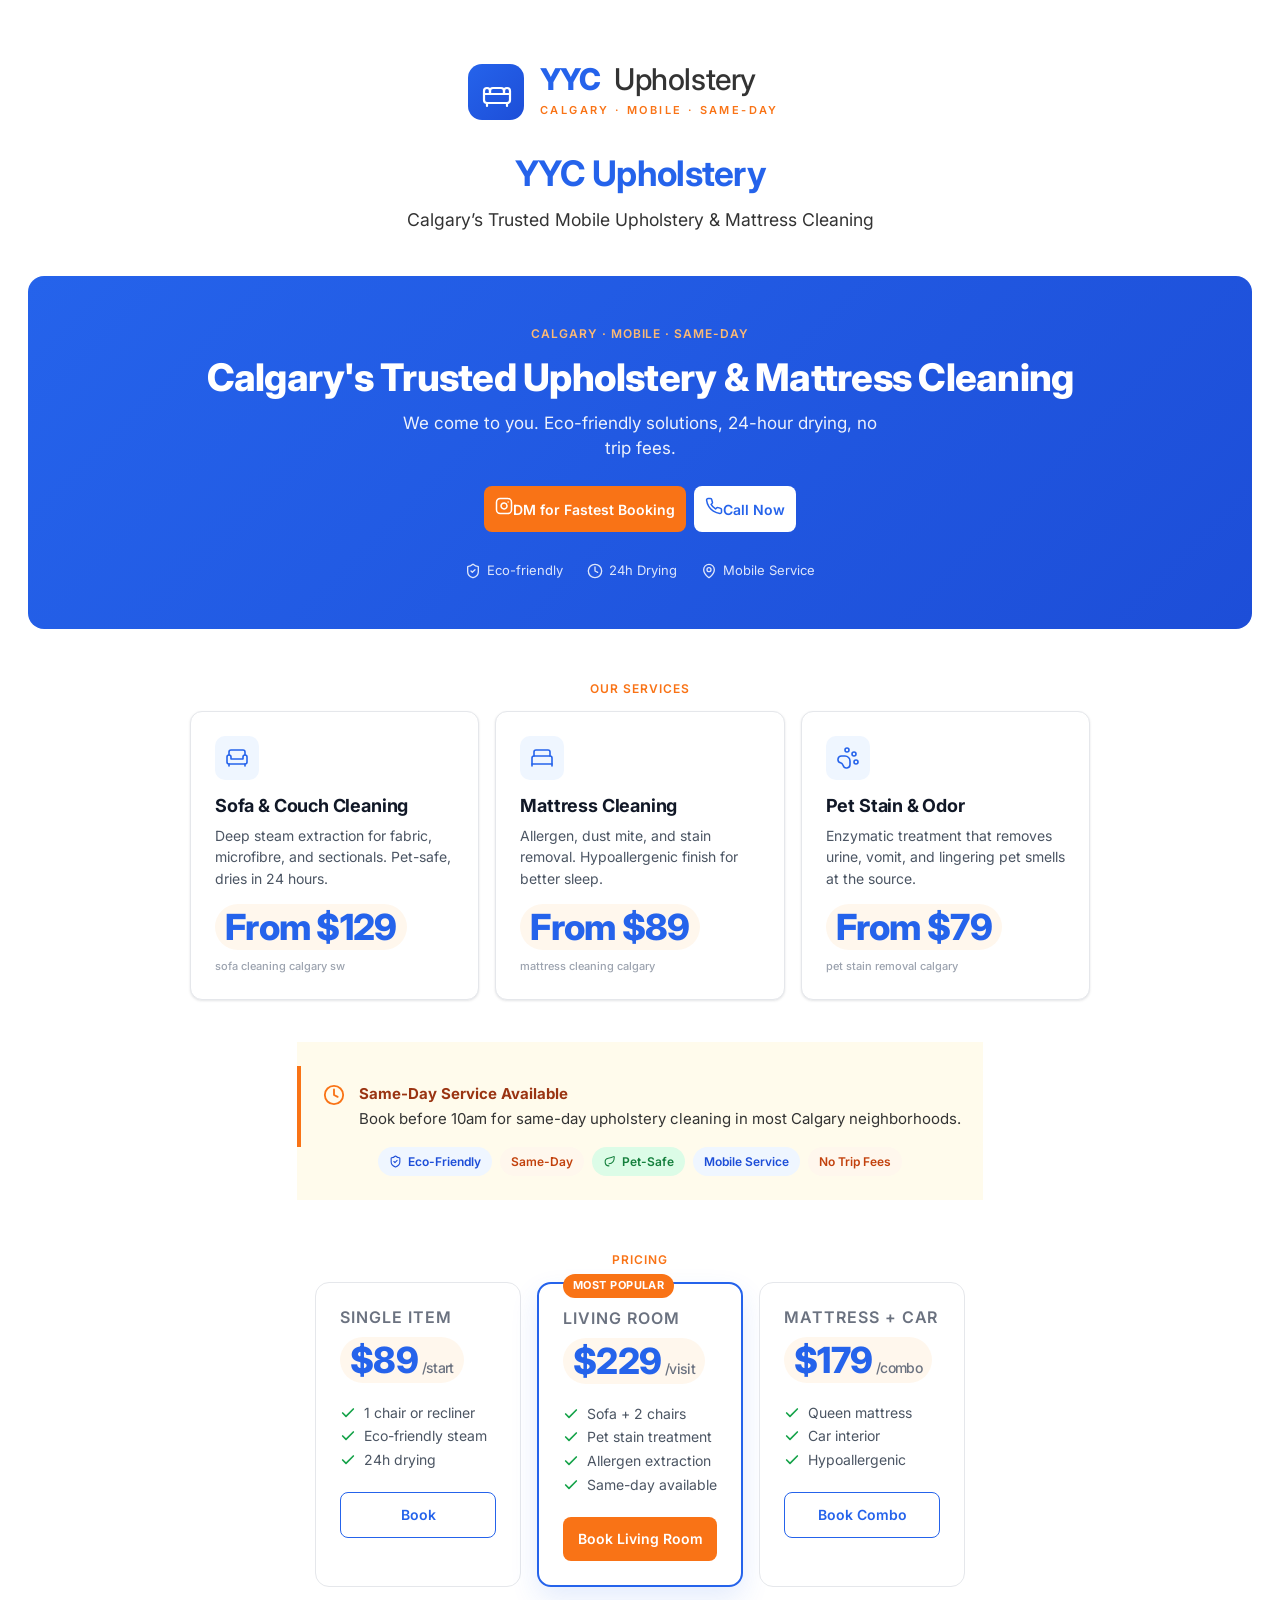
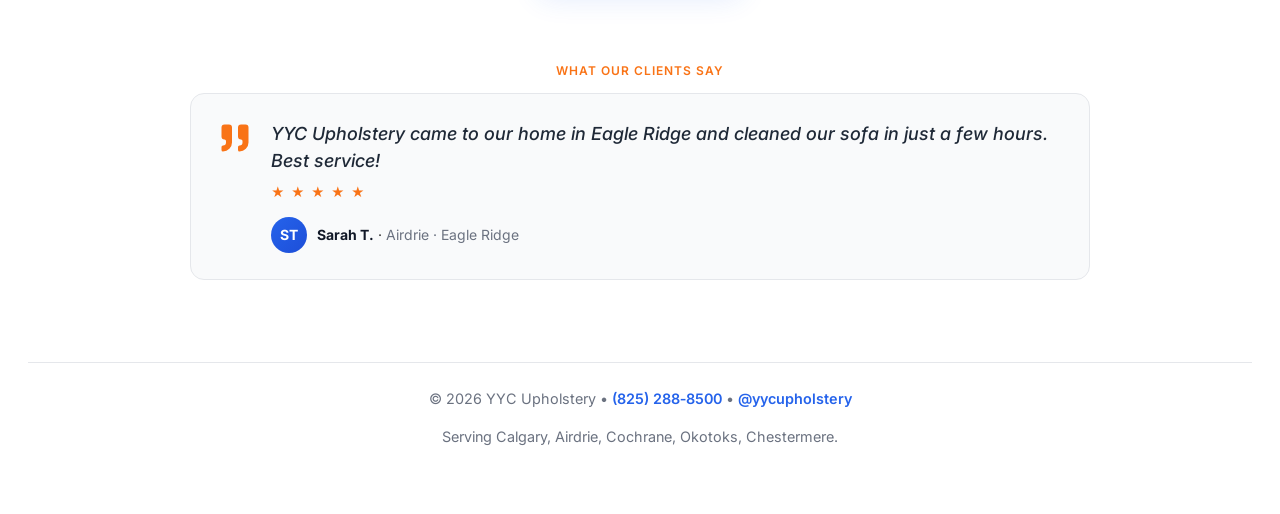
==== index.html @ 50d93778 "Add modern design using design system" ====
<!doctype html>
<html lang="en">
<head>
  <meta charset="UTF-8">
  <meta name="viewport" content="width=device-width, initial-scale=1.0">
  <title>YYC Upholstery – Mobile Upholstery & Mattress Cleaning</title>
  <meta name="description" content="Professional mobile upholstery, mattress, leather & pet‑stain cleaning in Calgary and surrounding areas. Same‑day service, eco‑friendly solutions, no trip fees.">
  <link rel="preconnect" href="https://fonts.googleapis.com">
  <link href="https://fonts.googleapis.com/css2?family=Inter:wght@400;500;600;700;800&display=swap" rel="stylesheet">
  <style>
/* =====================================================
   YYC Upholstery — Design Tokens
   Colors, type, spacing, radii, shadows.
   Import this in any HTML/JSX surface to inherit the brand.
   ===================================================== */

:root {
  /* ---------- BRAND COLORS ---------- */
  /* Primary: Royal Blue — trust, professionalism */
  --blue-50:  #eff6ff;
  --blue-100: #dbeafe;
  --blue-200: #bfdbfe;
  --blue-300: #93c5fd;
  --blue-400: #60a5fa;
  --blue-500: #3b82f6;
  --blue-600: #2563eb;   /* PRIMARY */
  --blue-700: #1d4ed8;   /* PRIMARY-DARK (gradient end) */
  --blue-800: #1e40af;
  --blue-900: #1e3a8a;

  /* Secondary: Orange — energy, action, warmth */
  --orange-50:  #fff7ed;
  --orange-100: #ffedd5;
  --orange-200: #fed7aa;
  --orange-300: #fdba74;
  --orange-400: #fb923c;
  --orange-500: #f97316;  /* SECONDARY */
  --orange-600: #ea580c;
  --orange-700: #c2410c;

  /* Accent: Soft Yellow — callouts, gentle highlights */
  --yellow-callout: #fffbec;
  --yellow-border:  #fde68a;

  /* Neutrals */
  --white:    #ffffff;
  --gray-50:  #f9fafb;
  --gray-100: #f3f4f6;
  --gray-200: #e5e7eb;
  --gray-300: #d1d5db;
  --gray-400: #9ca3af;
  --gray-500: #6b7280;
  --gray-600: #4b5563;
  --gray-700: #374151;
  --gray-800: #1f2937;
  --gray-900: #111827;
  --text:     #333333;   /* canonical body text */

  /* Semantic */
  --success: #16a34a;
  --warning: #f59e0b;
  --danger:  #dc2626;

  /* ---------- SEMANTIC TOKENS ---------- */
  --color-bg:           var(--white);
  --color-bg-subtle:    var(--gray-50);
  --color-bg-callout:   var(--yellow-callout);
  --color-fg:           var(--text);
  --color-fg-muted:     var(--gray-500);
  --color-fg-subtle:    var(--gray-400);
  --color-border:       var(--gray-200);
  --color-border-strong:var(--gray-300);

  --color-primary:        var(--blue-600);
  --color-primary-hover:  var(--blue-700);
  --color-primary-on:     var(--white);

  --color-accent:         var(--orange-500);
  --color-accent-hover:   var(--orange-600);
  --color-accent-on:      var(--white);

  --color-link:         var(--orange-500);
  --color-link-hover:   var(--orange-600);

  /* Hero gradient — used on almost every page */
  --gradient-hero: linear-gradient(135deg, #2563eb 0%, #1d4ed8 100%);
  --gradient-hero-deep: linear-gradient(135deg, #1d4ed8 0%, #1e3a8a 100%);

  /* ---------- TYPOGRAPHY ---------- */
  /* System UI stack — fast, native-feeling, zero font load.
     Inter is loaded as a *progressive enhancement* webfont. */
  --font-sans: "Inter", system-ui, -apple-system, "Segoe UI", Roboto,
               "Helvetica Neue", Arial, sans-serif;
  --font-mono: ui-monospace, SFMono-Regular, Menlo, Consolas, monospace;

  /* Fluid type scale — base 16px, responsive via clamp() */
  --fs-xs:   0.75rem;    /* 12 */
  --fs-sm:   0.875rem;   /* 14 */
  --fs-base: 1rem;       /* 16 — body */
  --fs-md:   1.125rem;   /* 18 — lead body */
  --fs-lg:   1.25rem;    /* 20 — small heading */
  --fs-xl:   clamp(1.375rem, 1.2rem + 0.7vw, 1.625rem);  /* h3 */
  --fs-2xl:  clamp(1.625rem, 1.4rem + 1.2vw, 2.125rem);  /* h2 */
  --fs-3xl:  clamp(2rem,    1.6rem + 2vw,   2.75rem);    /* h1 desktop */
  --fs-4xl:  clamp(2.25rem, 1.8rem + 2.4vw, 3.25rem);    /* hero */

  --fw-regular: 400;
  --fw-medium:  500;
  --fw-semibold: 600;
  --fw-bold:    700;

  --lh-tight:    1.2;
  --lh-snug:     1.35;
  --lh-normal:   1.6;   /* body — per spec */
  --lh-relaxed:  1.75;

  --tracking-tight:  -0.02em;
  --tracking-normal: 0;
  --tracking-wide:   0.04em;

  /* ---------- SPACING (4px scale) ---------- */
  --s-1:  4px;
  --s-2:  8px;
  --s-3:  12px;
  --s-4:  16px;
  --s-5:  20px;
  --s-6:  24px;
  --s-8:  32px;
  --s-10: 40px;
  --s-12: 48px;
  --s-16: 64px;
  --s-20: 80px;
  --s-24: 96px;

  /* ---------- RADII ---------- */
  --r-sm:   4px;
  --r-md:   8px;     /* default — buttons, inputs */
  --r-lg:   12px;
  --r-xl:   16px;    /* hero card */
  --r-2xl:  24px;
  --r-full: 999px;   /* pill */

  /* ---------- SHADOWS ---------- */
  --shadow-xs: 0 1px 2px rgba(15, 23, 42, 0.04);
  --shadow-sm: 0 1px 3px rgba(15, 23, 42, 0.08), 0 1px 2px rgba(15, 23, 42, 0.04);
  --shadow-md: 0 4px 12px rgba(15, 23, 42, 0.08), 0 2px 4px rgba(15, 23, 42, 0.04);
  --shadow-lg: 0 12px 28px rgba(15, 23, 42, 0.10), 0 4px 8px rgba(15, 23, 42, 0.04);
  --shadow-blue: 0 8px 24px rgba(37, 99, 235, 0.18);    /* CTA glow */
  --shadow-orange: 0 8px 24px rgba(249, 115, 22, 0.20); /* CTA glow */

  /* ---------- LAYOUT ---------- */
  --container-narrow: 720px;
  --container:        900px;   /* per existing site */
  --container-wide:   1120px;

  /* Motion */
  --ease-out: cubic-bezier(0.22, 1, 0.36, 1);
  --ease-in-out: cubic-bezier(0.65, 0, 0.35, 1);
  --dur-fast: 120ms;
  --dur-base: 200ms;
  --dur-slow: 320ms;
}

/* ---------- BASE ELEMENT STYLES ---------- */
html {
  font-size: 16px;
  -webkit-text-size-adjust: 100%;
}
body {
  font-family: var(--font-sans);
  font-size: var(--fs-base);
  line-height: var(--lh-normal);
  color: var(--color-fg);
  background: var(--color-bg);
  font-weight: var(--fw-regular);
  -webkit-font-smoothing: antialiased;
  text-rendering: optimizeLegibility;
}

h1 {
  font-size: var(--fs-3xl);
  line-height: var(--lh-tight);
  font-weight: var(--fw-bold);
  letter-spacing: var(--tracking-tight);
  color: var(--color-primary);
}
h2 {
  font-size: var(--fs-2xl);
  line-height: var(--lh-snug);
  font-weight: var(--fw-bold);
  letter-spacing: var(--tracking-tight);
  color: var(--color-accent);
}
h3 {
  font-size: var(--fs-xl);
  line-height: var(--lh-snug);
  font-weight: var(--fw-semibold);
  color: var(--color-primary);
}
h4 {
  font-size: var(--fs-lg);
  line-height: var(--lh-snug);
  font-weight: var(--fw-semibold);
  color: var(--color-fg);
}
p { margin: 0 0 1em; text-wrap: pretty; }
small { font-size: var(--fs-sm); color: var(--color-fg-muted); }

a {
  color: var(--color-link);
  text-decoration: none;
  font-weight: var(--fw-semibold);
  transition: color var(--dur-fast) var(--ease-out);
}
a:hover { color: var(--color-link-hover); text-decoration: underline; }

code, kbd, samp { font-family: var(--font-mono); font-size: 0.95em; }

/* Eyebrow / label */
.eyebrow {
  font-size: var(--fs-xs);
  font-weight: var(--fw-semibold);
  letter-spacing: var(--tracking-wide);
  text-transform: uppercase;
  color: var(--color-accent);
}

  </style>
</head>
<body>
  <header style="text-align:center;padding:24px;">
    <svg xmlns="http://www.w3.org/2000/svg" viewBox="0 0 360 80" width="360" height="80">
  <defs>
    <linearGradient id="g" x1="0" y1="0" x2="1" y2="1">
      <stop offset="0%" stop-color="#2563eb"></stop>
      <stop offset="100%" stop-color="#1d4ed8"></stop>
    </linearGradient>
  </defs>
  <g transform="translate(8,12)">
    <rect width="56" height="56" rx="14" fill="url(#g)"></rect>
    <g transform="translate(14,14)" fill="none" stroke="#ffffff" stroke-width="2.2" stroke-linecap="round" stroke-linejoin="round">
      <path d="M2 16v-3a3 3 0 0 1 3-3h0a3 3 0 0 1 3 3v3"></path>
      <path d="M28 16v-3a3 3 0 0 0-3-3h0a3 3 0 0 0-3 3v3"></path>
      <path d="M2 16h26v6a3 3 0 0 1-3 3H5a3 3 0 0 1-3-3v-6z"></path>
      <path d="M8 13a3 3 0 0 1 3-3h8a3 3 0 0 1 3 3v3H8z"></path>
      <path d="M5 25v3M25 25v3"></path>
    </g>
  </g>
  <g transform="translate(80,0)" font-family="Inter, system-ui, -apple-system, Segoe UI, sans-serif">
    <text x="0" y="38" font-size="30" font-weight="800" fill="#2563eb" letter-spacing="-0.8">YYC</text>
    <text x="74" y="38" font-size="30" font-weight="500" fill="#333333" letter-spacing="-0.4">Upholstery</text>
    <text x="0" y="62" font-size="11" font-weight="600" fill="#f97316" letter-spacing="2.4">CALGARY · MOBILE · SAME-DAY</text>
  </g>
</svg>
    <h1 style="margin:12px 0;color:var(--color-primary);font-size:2.2rem;">YYC Upholstery</h1>
    <p style="font-size:1.1rem;color:var(--text);margin-bottom:0;">Calgary’s Trusted Mobile Upholstery & Mattress Cleaning</p>
  </header>
  <!doctype html><html><head><meta charset="utf-8"><link rel="preconnect" href="https://fonts.googleapis.com"><link href="https://fonts.googleapis.com/css2?family=Inter:wght@400;500;600;700;800&display=swap" rel="stylesheet"><style>
body{margin:0;padding:24px;background:#fff;font-family:Inter,system-ui;color:#333}
.hero{background:linear-gradient(135deg,#2563eb 0%,#1d4ed8 100%);color:#fff;border-radius:16px;padding:48px 36px;text-align:center}
.eyebrow{font-size:12px;font-weight:600;letter-spacing:.08em;text-transform:uppercase;color:#fdba74;margin-bottom:14px}
.hero h1{font-size:38px;font-weight:800;margin:0 0 12px;line-height:1.1;letter-spacing:-.02em;color:#fff}
.hero p{font-size:17px;opacity:.92;max-width:540px;margin:0 auto 24px;line-height:1.5}
.row{display:flex;gap:10px;justify-content:center;flex-wrap:wrap}
.btn{display:inline-flex;align-items:center;gap:8px;padding:13px 24px;border-radius:8px;font-weight:600;font-size:15px;text-decoration:none;transition:all .2s}
.btn svg{width:18px;height:18px}
.btn-orange{background:#f97316;color:#fff}
.btn-orange:hover{background:#ea580c}
.btn-white{background:#fff;color:#2563eb}
.trust{display:flex;justify-content:center;gap:24px;margin-top:28px;font-size:13px;opacity:.85;flex-wrap:wrap}
.trust span{display:inline-flex;align-items:center;gap:6px}
.trust svg{width:16px;height:16px}
</style></head><body>
<div class="hero">
  <div class="eyebrow">Calgary · Mobile · Same-Day</div>
  <h1>Calgary's Trusted Upholstery &amp; Mattress Cleaning</h1>
  <p>We come to you. Eco-friendly solutions, 24-hour drying, no trip fees.</p>
  <div class="row">
    <a class="btn btn-orange"><svg viewBox="0 0 24 24" fill="none" stroke="currentColor" stroke-width="2" stroke-linecap="round" stroke-linejoin="round"><rect width="20" height="20" x="2" y="2" rx="5"/><path d="M16 11.37A4 4 0 1 1 12.63 8 4 4 0 0 1 16 11.37z"/><line x1="17.5" x2="17.51" y1="6.5" y2="6.5"/></svg>DM for Fastest Booking</a>
    <a class="btn btn-white"><svg viewBox="0 0 24 24" fill="none" stroke="currentColor" stroke-width="2" stroke-linecap="round" stroke-linejoin="round"><path d="M22 16.92v3a2 2 0 0 1-2.18 2 19.79 19.79 0 0 1-8.63-3.07 19.5 19.5 0 0 1-6-6 19.79 19.79 0 0 1-3.07-8.67A2 2 0 0 1 4.11 2h3a2 2 0 0 1 2 1.72 12.84 12.84 0 0 0 .7 2.81 2 2 0 0 1-.45 2.11L8.09 9.91a16 16 0 0 0 6 6l1.27-1.27a2 2 0 0 1 2.11-.45 12.84 12.84 0 0 0 2.81.7A2 2 0 0 1 22 16.92z"/></svg>Call Now</a>
  </div>
  <div class="trust">
    <span><svg viewBox="0 0 24 24" fill="none" stroke="currentColor" stroke-width="2" stroke-linecap="round" stroke-linejoin="round"><path d="M20 13c0 5-3.5 7.5-7.66 8.95a1 1 0 0 1-.67-.01C7.5 20.5 4 18 4 13V6a1 1 0 0 1 1-1c2 0 4.5-1.2 6.24-2.72a1.17 1.17 0 0 1 1.52 0C14.51 3.81 17 5 19 5a1 1 0 0 1 1 1z"/><path d="m9 12 2 2 4-4"/></svg>Eco-friendly</span>
    <span><svg viewBox="0 0 24 24" fill="none" stroke="currentColor" stroke-width="2" stroke-linecap="round" stroke-linejoin="round"><circle cx="12" cy="12" r="10"/><polyline points="12 6 12 12 16 14"/></svg>24h Drying</span>
    <span><svg viewBox="0 0 24 24" fill="none" stroke="currentColor" stroke-width="2" stroke-linecap="round" stroke-linejoin="round"><path d="M20 10c0 4.993-5.539 10.193-7.399 11.799a1 1 0 0 1-1.202 0C9.539 20.193 4 14.993 4 10a8 8 0 0 1 16 0"/><circle cx="12" cy="10" r="3"/></svg>Mobile Service</span>
  </div>
</div>
</body></html>
  <section style="padding:24px 0;max-width:900px;margin:auto;">
    <h2 class="eyebrow" style="text-align:center;color:var(--color-accent);">Our Services</h2>
    <!doctype html><html><head><meta charset="utf-8"><link rel="preconnect" href="https://fonts.googleapis.com"><link href="https://fonts.googleapis.com/css2?family=Inter:wght@400;500;600;700;800&display=swap" rel="stylesheet"><style>
body{margin:0;padding:28px;background:#f9fafb;font-family:Inter,system-ui;color:#333}
.grid{display:grid;grid-template-columns:repeat(3,1fr);gap:16px}
.card{background:#fff;border:1px solid #e5e7eb;border-radius:12px;padding:24px;box-shadow:0 1px 3px rgba(15,23,42,.08),0 1px 2px rgba(15,23,42,.04);transition:transform .2s,box-shadow .2s}
.card:hover{transform:translateY(-2px);box-shadow:0 12px 28px rgba(15,23,42,.10)}
.icon{width:44px;height:44px;border-radius:10px;background:#eff6ff;color:#2563eb;display:flex;align-items:center;justify-content:center;margin-bottom:14px}
.icon svg{width:24px;height:24px}
.card h3{font-size:18px;font-weight:700;margin:0 0 6px;color:#111827;letter-spacing:-.01em}
.card p{font-size:14px;line-height:1.55;color:#4b5563;margin:0 0 14px}
.price{display:inline-block;font-size:13px;font-weight:600;color:#f97316;background:#fff7ed;padding:5px 10px;border-radius:999px}
.kw{font-size:11px;color:#9ca3af;font-weight:500;margin-top:8px;display:block}
</style></head><body>
<div class="grid">
  <div class="card">
    <div class="icon"><svg viewBox="0 0 24 24" fill="none" stroke="currentColor" stroke-width="1.6" stroke-linecap="round" stroke-linejoin="round"><path d="M20 9V6a2 2 0 0 0-2-2H6a2 2 0 0 0-2 2v3"/><path d="M2 11v5a2 2 0 0 0 2 2h16a2 2 0 0 0 2-2v-5a2 2 0 0 0-4 0v2H6v-2a2 2 0 0 0-4 0Z"/><path d="M4 18v2"/><path d="M20 18v2"/></svg></div>
    <h3>Sofa &amp; Couch Cleaning</h3>
    <p>Deep steam extraction for fabric, microfibre, and sectionals. Pet-safe, dries in 24 hours.</p>
    <span class="price">From $129</span>
    <span class="kw">sofa cleaning calgary sw</span>
  </div>
  <div class="card">
    <div class="icon"><svg viewBox="0 0 24 24" fill="none" stroke="currentColor" stroke-width="1.6" stroke-linecap="round" stroke-linejoin="round"><path d="M2 20v-8a2 2 0 0 1 2-2h16a2 2 0 0 1 2 2v8"/><path d="M4 10V6a2 2 0 0 1 2-2h12a2 2 0 0 1 2 2v4"/><path d="M2 18h20"/></svg></div>
    <h3>Mattress Cleaning</h3>
    <p>Allergen, dust mite, and stain removal. Hypoallergenic finish for better sleep.</p>
    <span class="price">From $89</span>
    <span class="kw">mattress cleaning calgary</span>
  </div>
  <div class="card">
    <div class="icon"><svg viewBox="0 0 24 24" fill="none" stroke="currentColor" stroke-width="1.6" stroke-linecap="round" stroke-linejoin="round"><circle cx="11" cy="4" r="2"/><circle cx="18" cy="8" r="2"/><circle cx="20" cy="16" r="2"/><path d="M9 10a5 5 0 0 1 5 5v3.5a3.5 3.5 0 0 1-6.84 1.045Q6.52 17.48 4.46 16.84A3.5 3.5 0 0 1 5.5 10Z"/></svg></div>
    <h3>Pet Stain &amp; Odor</h3>
    <p>Enzymatic treatment that removes urine, vomit, and lingering pet smells at the source.</p>
    <span class="price">From $79</span>
    <span class="kw">pet stain removal calgary</span>
  </div>
</div>
</body></html>
  </section>
  <section style="padding:24px 0;background:#fffbec;max-width:900px;margin:auto;">
    <!doctype html><html><head><meta charset="utf-8"><link rel="preconnect" href="https://fonts.googleapis.com"><link href="https://fonts.googleapis.com/css2?family=Inter:wght@400;500;600;700;800&display=swap" rel="stylesheet"><style>
body{margin:0;padding:28px;background:#fff;font-family:Inter,system-ui;color:#333;display:flex;flex-direction:column;gap:18px}
.callout{background:#fffbec;border-left:4px solid #f97316;padding:16px 22px;border-radius:0 8px 8px 0;font-size:15px;line-height:1.55;display:flex;gap:14px;align-items:flex-start}
.callout svg{width:22px;height:22px;color:#f97316;flex-shrink:0;margin-top:2px}
.callout strong{color:#9a3412;display:block;margin-bottom:2px;font-weight:700}
.badge{display:inline-flex;align-items:center;gap:6px;padding:5px 11px;border-radius:999px;font-size:12px;font-weight:600;font-family:Inter,system-ui}
.badge svg{width:13px;height:13px}
.b-blue{background:#eff6ff;color:#1d4ed8}
.b-orange{background:#fff7ed;color:#c2410c}
.b-green{background:#dcfce7;color:#15803d}
.row{display:flex;gap:8px;flex-wrap:wrap}
</style></head><body>
<div class="callout">
  <svg viewBox="0 0 24 24" fill="none" stroke="currentColor" stroke-width="2" stroke-linecap="round" stroke-linejoin="round"><circle cx="12" cy="12" r="10"/><polyline points="12 6 12 12 16 14"/></svg>
  <div><strong>Same-Day Service Available</strong>Book before 10am for same-day upholstery cleaning in most Calgary neighborhoods.</div>
</div>
<div class="row">
  <span class="badge b-blue"><svg viewBox="0 0 24 24" fill="none" stroke="currentColor" stroke-width="2" stroke-linecap="round" stroke-linejoin="round"><path d="M20 13c0 5-3.5 7.5-7.66 8.95a1 1 0 0 1-.67-.01C7.5 20.5 4 18 4 13V6a1 1 0 0 1 1-1c2 0 4.5-1.2 6.24-2.72a1.17 1.17 0 0 1 1.52 0C14.51 3.81 17 5 19 5a1 1 0 0 1 1 1z"/><path d="m9 12 2 2 4-4"/></svg>Eco-Friendly</span>
  <span class="badge b-orange">Same-Day</span>
  <span class="badge b-green"><svg viewBox="0 0 24 24" fill="none" stroke="currentColor" stroke-width="2" stroke-linecap="round" stroke-linejoin="round"><path d="M11 20A7 7 0 0 1 9.8 6.1C15.5 5 17 4.48 19.2 2.96a1 1 0 0 1 1.6.8c0 8.7-3.83 12.24-9.8 12.24"/></svg>Pet-Safe</span>
  <span class="badge b-blue">Mobile Service</span>
  <span class="badge b-orange">No Trip Fees</span>
</div>
</body></html>
  </section>
  <section style="padding:24px 0;max-width:900px;margin:auto;">
    <h2 class="eyebrow" style="text-align:center;color:var(--color-accent);">Pricing</h2>
    <!doctype html><html><head><meta charset="utf-8"><link rel="preconnect" href="https://fonts.googleapis.com"><link href="https://fonts.googleapis.com/css2?family=Inter:wght@400;500;600;700;800&display=swap" rel="stylesheet"><style>
body{margin:0;padding:28px;background:#f9fafb;font-family:Inter,system-ui;color:#333}
.tiers{display:grid;grid-template-columns:repeat(3,1fr);gap:16px}
.tier{background:#fff;border:1px solid #e5e7eb;border-radius:14px;padding:24px;position:relative}
.tier.feat{border:2px solid #2563eb;box-shadow:0 12px 28px rgba(37,99,235,.12)}
.tag{position:absolute;top:-10px;left:24px;background:#f97316;color:#fff;padding:3px 10px;border-radius:999px;font-size:11px;font-weight:700;letter-spacing:.04em;text-transform:uppercase}
.tier h3{font-size:16px;color:#6b7280;font-weight:600;margin:0 0 8px;text-transform:uppercase;letter-spacing:.06em}
.price{font-size:36px;font-weight:800;color:#2563eb;letter-spacing:-.02em;line-height:1}
.price small{font-size:14px;color:#6b7280;font-weight:500;margin-left:4px}
.tier ul{padding:0;margin:18px 0 20px;list-style:none;font-size:14px;line-height:1.7;color:#4b5563}
.tier li{display:flex;gap:8px;align-items:flex-start}
.tier li svg{width:16px;height:16px;color:#16a34a;flex-shrink:0;margin-top:4px}
.btn{display:block;text-align:center;padding:11px;border-radius:8px;font-weight:600;font-size:14px;text-decoration:none}
.btn-o{background:#f97316;color:#fff}
.btn-g{background:#fff;color:#2563eb;border:1.5px solid #2563eb}
</style></head><body>
<div class="tiers">
  <div class="tier">
    <h3>Single Item</h3>
    <div class="price">$89<small>/start</small></div>
    <ul>
      <li><svg viewBox="0 0 24 24" fill="none" stroke="currentColor" stroke-width="2.5" stroke-linecap="round" stroke-linejoin="round"><polyline points="20 6 9 17 4 12"/></svg>1 chair or recliner</li>
      <li><svg viewBox="0 0 24 24" fill="none" stroke="currentColor" stroke-width="2.5" stroke-linecap="round" stroke-linejoin="round"><polyline points="20 6 9 17 4 12"/></svg>Eco-friendly steam</li>
      <li><svg viewBox="0 0 24 24" fill="none" stroke="currentColor" stroke-width="2.5" stroke-linecap="round" stroke-linejoin="round"><polyline points="20 6 9 17 4 12"/></svg>24h drying</li>
    </ul>
    <a class="btn btn-g">Book</a>
  </div>
  <div class="tier feat">
    <span class="tag">Most Popular</span>
    <h3>Living Room</h3>
    <div class="price">$229<small>/visit</small></div>
    <ul>
      <li><svg viewBox="0 0 24 24" fill="none" stroke="currentColor" stroke-width="2.5" stroke-linecap="round" stroke-linejoin="round"><polyline points="20 6 9 17 4 12"/></svg>Sofa + 2 chairs</li>
      <li><svg viewBox="0 0 24 24" fill="none" stroke="currentColor" stroke-width="2.5" stroke-linecap="round" stroke-linejoin="round"><polyline points="20 6 9 17 4 12"/></svg>Pet stain treatment</li>
      <li><svg viewBox="0 0 24 24" fill="none" stroke="currentColor" stroke-width="2.5" stroke-linecap="round" stroke-linejoin="round"><polyline points="20 6 9 17 4 12"/></svg>Allergen extraction</li>
      <li><svg viewBox="0 0 24 24" fill="none" stroke="currentColor" stroke-width="2.5" stroke-linecap="round" stroke-linejoin="round"><polyline points="20 6 9 17 4 12"/></svg>Same-day available</li>
    </ul>
    <a class="btn btn-o">Book Living Room</a>
  </div>
  <div class="tier">
    <h3>Mattress + Car</h3>
    <div class="price">$179<small>/combo</small></div>
    <ul>
      <li><svg viewBox="0 0 24 24" fill="none" stroke="currentColor" stroke-width="2.5" stroke-linecap="round" stroke-linejoin="round"><polyline points="20 6 9 17 4 12"/></svg>Queen mattress</li>
      <li><svg viewBox="0 0 24 24" fill="none" stroke="currentColor" stroke-width="2.5" stroke-linecap="round" stroke-linejoin="round"><polyline points="20 6 9 17 4 12"/></svg>Car interior</li>
      <li><svg viewBox="0 0 24 24" fill="none" stroke="currentColor" stroke-width="2.5" stroke-linecap="round" stroke-linejoin="round"><polyline points="20 6 9 17 4 12"/></svg>Hypoallergenic</li>
    </ul>
    <a class="btn btn-g">Book Combo</a>
  </div>
</div>
</body></html>
  </section>
  <section style="padding:24px 0;max-width:900px;margin:auto;">
    <h2 class="eyebrow" style="text-align:center;color:var(--color-accent);">What Our Clients Say</h2>
    <!doctype html><html><head><meta charset="utf-8"><link rel="preconnect" href="https://fonts.googleapis.com"><link href="https://fonts.googleapis.com/css2?family=Inter:wght@400;500;600;700;800&display=swap" rel="stylesheet"><style>
body{margin:0;padding:28px;background:#fff;font-family:Inter,system-ui;color:#333}
.t{background:#f9fafb;border-radius:14px;padding:26px;border:1px solid #e5e7eb;display:flex;gap:18px;align-items:flex-start}
.q{width:36px;height:36px;flex-shrink:0;color:#f97316}
.q svg{width:36px;height:36px}
.t blockquote{margin:0;font-size:18px;line-height:1.5;color:#1f2937;font-weight:500;font-style:italic}
.author{margin-top:14px;display:flex;align-items:center;gap:10px;font-size:14px}
.avatar{width:36px;height:36px;border-radius:50%;background:linear-gradient(135deg,#2563eb,#1d4ed8);color:#fff;display:flex;align-items:center;justify-content:center;font-weight:700;font-size:14px}
.author strong{color:#111827}
.author span{color:#6b7280}
.stars{color:#f97316;font-size:13px;letter-spacing:1px;margin-top:8px}
</style></head><body>
<div class="t">
  <div class="q"><svg viewBox="0 0 24 24" fill="currentColor"><path d="M16 3a2 2 0 0 0-2 2v6a2 2 0 0 0 2 2 1 1 0 0 1 1 1v1a2 2 0 0 1-2 2 1 1 0 0 0-1 1v2a1 1 0 0 0 1 1 6 6 0 0 0 6-6V5a2 2 0 0 0-2-2zM5 3a2 2 0 0 0-2 2v6a2 2 0 0 0 2 2 1 1 0 0 1 1 1v1a2 2 0 0 1-2 2 1 1 0 0 0-1 1v2a1 1 0 0 0 1 1 6 6 0 0 0 6-6V5a2 2 0 0 0-2-2z"/></svg></div>
  <div>
    <blockquote>YYC Upholstery came to our home in Eagle Ridge and cleaned our sofa in just a few hours. Best service!</blockquote>
    <div class="stars">★ ★ ★ ★ ★</div>
    <div class="author"><div class="avatar">ST</div><div><strong>Sarah T.</strong> · <span>Airdrie · Eagle Ridge</span></div></div>
  </div>
</div>
</body></html>
  </section>
  <footer style="text-align:center;padding:24px;font-size:0.9rem;color:var(--color-fg-muted);border-top:1px solid var(--color-border);margin-top:40px;">
    <p>© 2026 YYC Upholstery • <a href="tel:+1825288500" style="color:var(--color-primary);text-decoration:none;">(825) 288‑8500</a> • <a href="https://instagram.com/yycupholstery" style="color:var(--color-primary);text-decoration:none;">@yycupholstery</a></p>
    <p>Serving Calgary, Airdrie, Cochrane, Okotoks, Chestermere.</p>
  </footer>
</body>
</html>
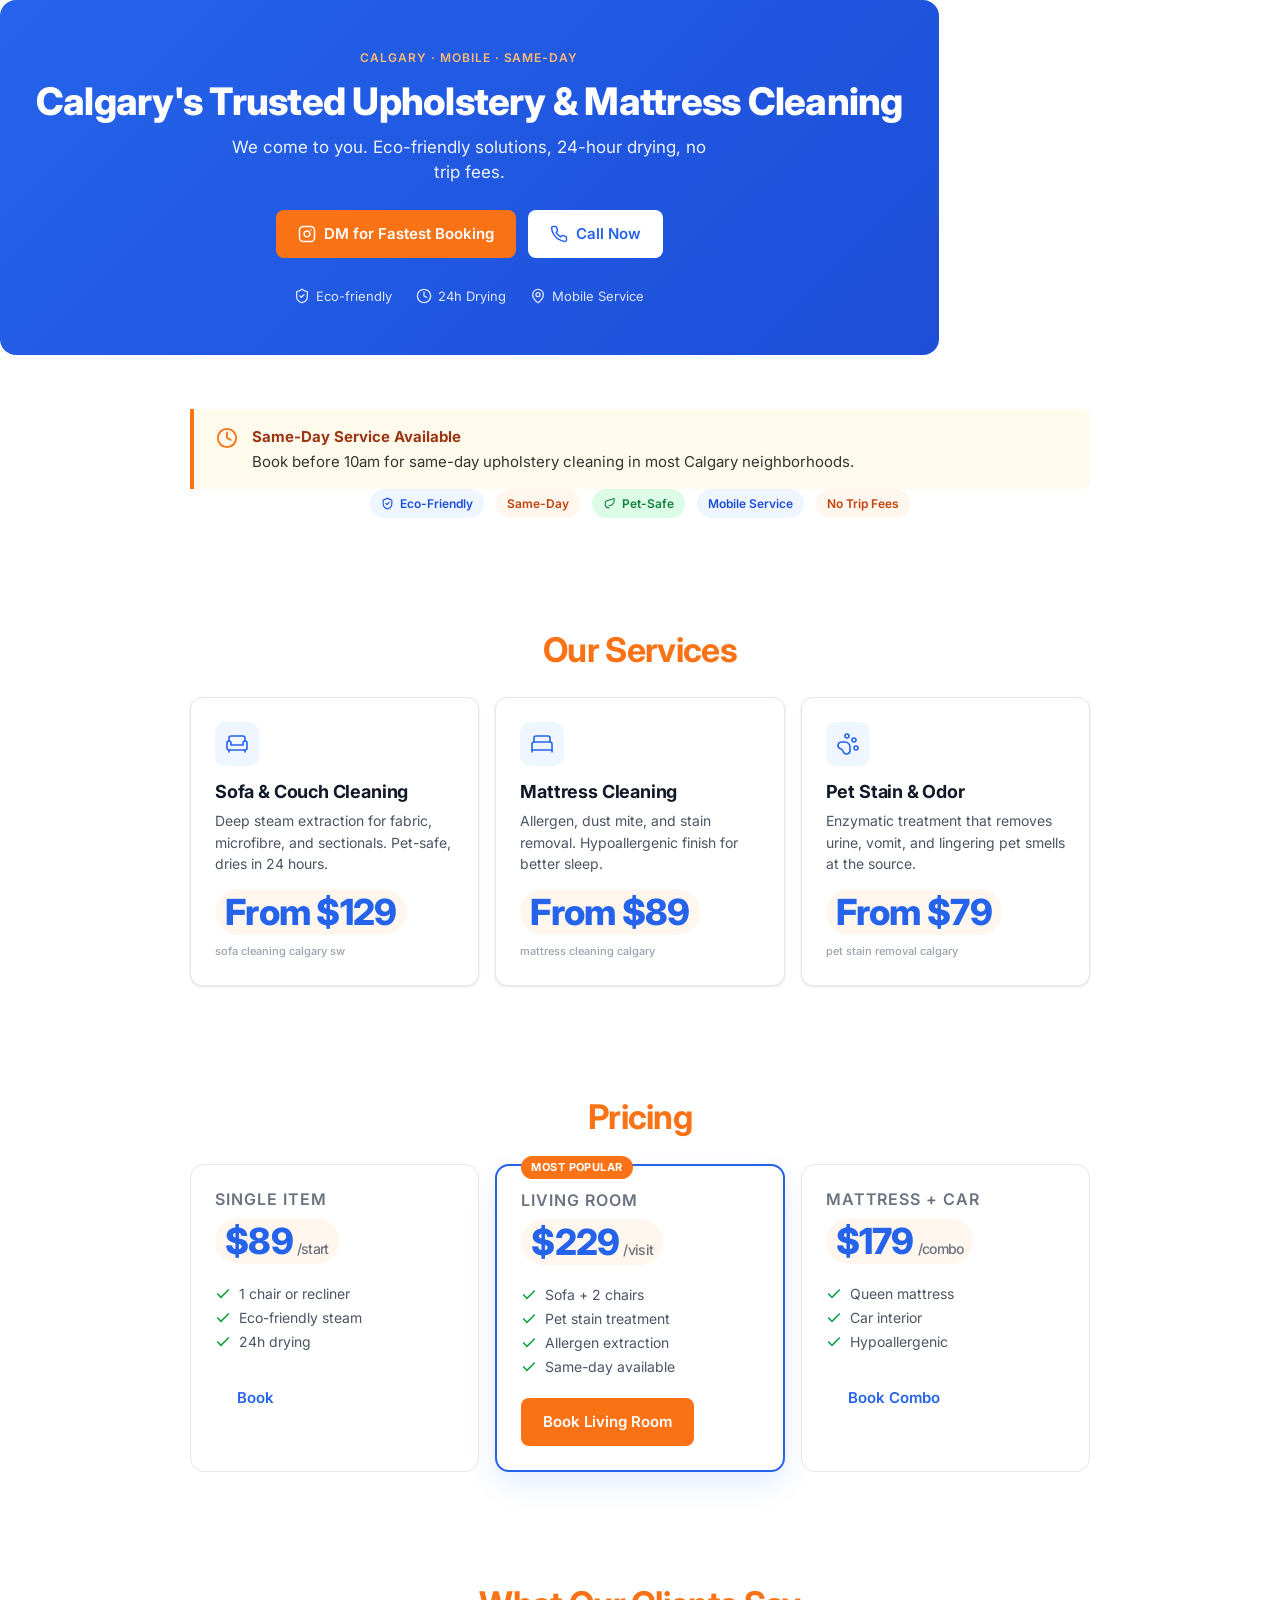
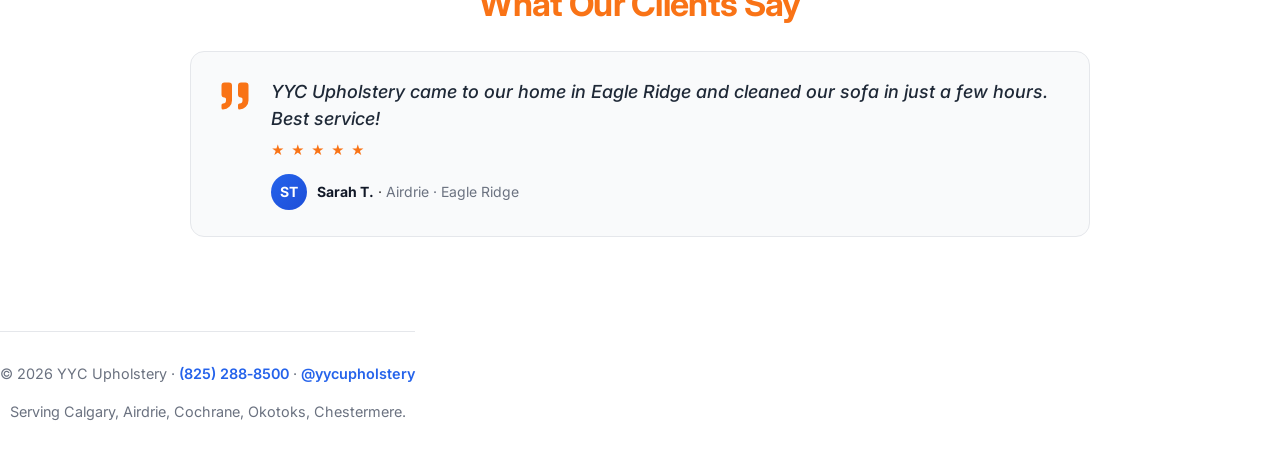
==== commit 2dbc7878: "Fix: rebuild from design system components (hero, services, pricing, testimonials)" ====
--- a/index.html
+++ b/index.html
@@ -4,10 +4,12 @@
   <meta charset="UTF-8">
   <meta name="viewport" content="width=device-width, initial-scale=1.0">
   <title>YYC Upholstery – Mobile Upholstery & Mattress Cleaning</title>
-  <meta name="description" content="Professional mobile upholstery, mattress, leather & pet‑stain cleaning in Calgary and surrounding areas. Same‑day service, eco‑friendly solutions, no trip fees.">
+  <meta name="description" content="Professional mobile upholstery, mattress, leather & pet-stain cleaning in Calgary and surrounding areas. Same-day service, eco-friendly solutions, no trip fees.">
   <link rel="preconnect" href="https://fonts.googleapis.com">
   <link href="https://fonts.googleapis.com/css2?family=Inter:wght@400;500;600;700;800&display=swap" rel="stylesheet">
   <style>
+
+/* ===== DESIGN TOKENS ===== */
 /* =====================================================
    YYC Upholstery — Design Tokens
    Colors, type, spacing, radii, shadows.
@@ -225,37 +227,8 @@
   color: var(--color-accent);
 }
 
-  </style>
-</head>
-<body>
-  <header style="text-align:center;padding:24px;">
-    <svg xmlns="http://www.w3.org/2000/svg" viewBox="0 0 360 80" width="360" height="80">
-  <defs>
-    <linearGradient id="g" x1="0" y1="0" x2="1" y2="1">
-      <stop offset="0%" stop-color="#2563eb"></stop>
-      <stop offset="100%" stop-color="#1d4ed8"></stop>
-    </linearGradient>
-  </defs>
-  <g transform="translate(8,12)">
-    <rect width="56" height="56" rx="14" fill="url(#g)"></rect>
-    <g transform="translate(14,14)" fill="none" stroke="#ffffff" stroke-width="2.2" stroke-linecap="round" stroke-linejoin="round">
-      <path d="M2 16v-3a3 3 0 0 1 3-3h0a3 3 0 0 1 3 3v3"></path>
-      <path d="M28 16v-3a3 3 0 0 0-3-3h0a3 3 0 0 0-3 3v3"></path>
-      <path d="M2 16h26v6a3 3 0 0 1-3 3H5a3 3 0 0 1-3-3v-6z"></path>
-      <path d="M8 13a3 3 0 0 1 3-3h8a3 3 0 0 1 3 3v3H8z"></path>
-      <path d="M5 25v3M25 25v3"></path>
-    </g>
-  </g>
-  <g transform="translate(80,0)" font-family="Inter, system-ui, -apple-system, Segoe UI, sans-serif">
-    <text x="0" y="38" font-size="30" font-weight="800" fill="#2563eb" letter-spacing="-0.8">YYC</text>
-    <text x="74" y="38" font-size="30" font-weight="500" fill="#333333" letter-spacing="-0.4">Upholstery</text>
-    <text x="0" y="62" font-size="11" font-weight="600" fill="#f97316" letter-spacing="2.4">CALGARY · MOBILE · SAME-DAY</text>
-  </g>
-</svg>
-    <h1 style="margin:12px 0;color:var(--color-primary);font-size:2.2rem;">YYC Upholstery</h1>
-    <p style="font-size:1.1rem;color:var(--text);margin-bottom:0;">Calgary’s Trusted Mobile Upholstery & Mattress Cleaning</p>
-  </header>
-  <!doctype html><html><head><meta charset="utf-8"><link rel="preconnect" href="https://fonts.googleapis.com"><link href="https://fonts.googleapis.com/css2?family=Inter:wght@400;500;600;700;800&display=swap" rel="stylesheet"><style>
+
+/* ===== HERO ===== */
 body{margin:0;padding:24px;background:#fff;font-family:Inter,system-ui;color:#333}
 .hero{background:linear-gradient(135deg,#2563eb 0%,#1d4ed8 100%);color:#fff;border-radius:16px;padding:48px 36px;text-align:center}
 .eyebrow{font-size:12px;font-weight:600;letter-spacing:.08em;text-transform:uppercase;color:#fdba74;margin-bottom:14px}
@@ -270,25 +243,8 @@
 .trust{display:flex;justify-content:center;gap:24px;margin-top:28px;font-size:13px;opacity:.85;flex-wrap:wrap}
 .trust span{display:inline-flex;align-items:center;gap:6px}
 .trust svg{width:16px;height:16px}
-</style></head><body>
-<div class="hero">
-  <div class="eyebrow">Calgary · Mobile · Same-Day</div>
-  <h1>Calgary's Trusted Upholstery &amp; Mattress Cleaning</h1>
-  <p>We come to you. Eco-friendly solutions, 24-hour drying, no trip fees.</p>
-  <div class="row">
-    <a class="btn btn-orange"><svg viewBox="0 0 24 24" fill="none" stroke="currentColor" stroke-width="2" stroke-linecap="round" stroke-linejoin="round"><rect width="20" height="20" x="2" y="2" rx="5"/><path d="M16 11.37A4 4 0 1 1 12.63 8 4 4 0 0 1 16 11.37z"/><line x1="17.5" x2="17.51" y1="6.5" y2="6.5"/></svg>DM for Fastest Booking</a>
-    <a class="btn btn-white"><svg viewBox="0 0 24 24" fill="none" stroke="currentColor" stroke-width="2" stroke-linecap="round" stroke-linejoin="round"><path d="M22 16.92v3a2 2 0 0 1-2.18 2 19.79 19.79 0 0 1-8.63-3.07 19.5 19.5 0 0 1-6-6 19.79 19.79 0 0 1-3.07-8.67A2 2 0 0 1 4.11 2h3a2 2 0 0 1 2 1.72 12.84 12.84 0 0 0 .7 2.81 2 2 0 0 1-.45 2.11L8.09 9.91a16 16 0 0 0 6 6l1.27-1.27a2 2 0 0 1 2.11-.45 12.84 12.84 0 0 0 2.81.7A2 2 0 0 1 22 16.92z"/></svg>Call Now</a>
-  </div>
-  <div class="trust">
-    <span><svg viewBox="0 0 24 24" fill="none" stroke="currentColor" stroke-width="2" stroke-linecap="round" stroke-linejoin="round"><path d="M20 13c0 5-3.5 7.5-7.66 8.95a1 1 0 0 1-.67-.01C7.5 20.5 4 18 4 13V6a1 1 0 0 1 1-1c2 0 4.5-1.2 6.24-2.72a1.17 1.17 0 0 1 1.52 0C14.51 3.81 17 5 19 5a1 1 0 0 1 1 1z"/><path d="m9 12 2 2 4-4"/></svg>Eco-friendly</span>
-    <span><svg viewBox="0 0 24 24" fill="none" stroke="currentColor" stroke-width="2" stroke-linecap="round" stroke-linejoin="round"><circle cx="12" cy="12" r="10"/><polyline points="12 6 12 12 16 14"/></svg>24h Drying</span>
-    <span><svg viewBox="0 0 24 24" fill="none" stroke="currentColor" stroke-width="2" stroke-linecap="round" stroke-linejoin="round"><path d="M20 10c0 4.993-5.539 10.193-7.399 11.799a1 1 0 0 1-1.202 0C9.539 20.193 4 14.993 4 10a8 8 0 0 1 16 0"/><circle cx="12" cy="10" r="3"/></svg>Mobile Service</span>
-  </div>
-</div>
-</body></html>
-  <section style="padding:24px 0;max-width:900px;margin:auto;">
-    <h2 class="eyebrow" style="text-align:center;color:var(--color-accent);">Our Services</h2>
-    <!doctype html><html><head><meta charset="utf-8"><link rel="preconnect" href="https://fonts.googleapis.com"><link href="https://fonts.googleapis.com/css2?family=Inter:wght@400;500;600;700;800&display=swap" rel="stylesheet"><style>
+
+/* ===== SERVICE CARDS ===== */
 body{margin:0;padding:28px;background:#f9fafb;font-family:Inter,system-ui;color:#333}
 .grid{display:grid;grid-template-columns:repeat(3,1fr);gap:16px}
 .card{background:#fff;border:1px solid #e5e7eb;border-radius:12px;padding:24px;box-shadow:0 1px 3px rgba(15,23,42,.08),0 1px 2px rgba(15,23,42,.04);transition:transform .2s,box-shadow .2s}
@@ -299,34 +255,8 @@
 .card p{font-size:14px;line-height:1.55;color:#4b5563;margin:0 0 14px}
 .price{display:inline-block;font-size:13px;font-weight:600;color:#f97316;background:#fff7ed;padding:5px 10px;border-radius:999px}
 .kw{font-size:11px;color:#9ca3af;font-weight:500;margin-top:8px;display:block}
-</style></head><body>
-<div class="grid">
-  <div class="card">
-    <div class="icon"><svg viewBox="0 0 24 24" fill="none" stroke="currentColor" stroke-width="1.6" stroke-linecap="round" stroke-linejoin="round"><path d="M20 9V6a2 2 0 0 0-2-2H6a2 2 0 0 0-2 2v3"/><path d="M2 11v5a2 2 0 0 0 2 2h16a2 2 0 0 0 2-2v-5a2 2 0 0 0-4 0v2H6v-2a2 2 0 0 0-4 0Z"/><path d="M4 18v2"/><path d="M20 18v2"/></svg></div>
-    <h3>Sofa &amp; Couch Cleaning</h3>
-    <p>Deep steam extraction for fabric, microfibre, and sectionals. Pet-safe, dries in 24 hours.</p>
-    <span class="price">From $129</span>
-    <span class="kw">sofa cleaning calgary sw</span>
-  </div>
-  <div class="card">
-    <div class="icon"><svg viewBox="0 0 24 24" fill="none" stroke="currentColor" stroke-width="1.6" stroke-linecap="round" stroke-linejoin="round"><path d="M2 20v-8a2 2 0 0 1 2-2h16a2 2 0 0 1 2 2v8"/><path d="M4 10V6a2 2 0 0 1 2-2h12a2 2 0 0 1 2 2v4"/><path d="M2 18h20"/></svg></div>
-    <h3>Mattress Cleaning</h3>
-    <p>Allergen, dust mite, and stain removal. Hypoallergenic finish for better sleep.</p>
-    <span class="price">From $89</span>
-    <span class="kw">mattress cleaning calgary</span>
-  </div>
-  <div class="card">
-    <div class="icon"><svg viewBox="0 0 24 24" fill="none" stroke="currentColor" stroke-width="1.6" stroke-linecap="round" stroke-linejoin="round"><circle cx="11" cy="4" r="2"/><circle cx="18" cy="8" r="2"/><circle cx="20" cy="16" r="2"/><path d="M9 10a5 5 0 0 1 5 5v3.5a3.5 3.5 0 0 1-6.84 1.045Q6.52 17.48 4.46 16.84A3.5 3.5 0 0 1 5.5 10Z"/></svg></div>
-    <h3>Pet Stain &amp; Odor</h3>
-    <p>Enzymatic treatment that removes urine, vomit, and lingering pet smells at the source.</p>
-    <span class="price">From $79</span>
-    <span class="kw">pet stain removal calgary</span>
-  </div>
-</div>
-</body></html>
-  </section>
-  <section style="padding:24px 0;background:#fffbec;max-width:900px;margin:auto;">
-    <!doctype html><html><head><meta charset="utf-8"><link rel="preconnect" href="https://fonts.googleapis.com"><link href="https://fonts.googleapis.com/css2?family=Inter:wght@400;500;600;700;800&display=swap" rel="stylesheet"><style>
+
+/* ===== CALLOUTS & BADGES ===== */
 body{margin:0;padding:28px;background:#fff;font-family:Inter,system-ui;color:#333;display:flex;flex-direction:column;gap:18px}
 .callout{background:#fffbec;border-left:4px solid #f97316;padding:16px 22px;border-radius:0 8px 8px 0;font-size:15px;line-height:1.55;display:flex;gap:14px;align-items:flex-start}
 .callout svg{width:22px;height:22px;color:#f97316;flex-shrink:0;margin-top:2px}
@@ -337,23 +267,8 @@
 .b-orange{background:#fff7ed;color:#c2410c}
 .b-green{background:#dcfce7;color:#15803d}
 .row{display:flex;gap:8px;flex-wrap:wrap}
-</style></head><body>
-<div class="callout">
-  <svg viewBox="0 0 24 24" fill="none" stroke="currentColor" stroke-width="2" stroke-linecap="round" stroke-linejoin="round"><circle cx="12" cy="12" r="10"/><polyline points="12 6 12 12 16 14"/></svg>
-  <div><strong>Same-Day Service Available</strong>Book before 10am for same-day upholstery cleaning in most Calgary neighborhoods.</div>
-</div>
-<div class="row">
-  <span class="badge b-blue"><svg viewBox="0 0 24 24" fill="none" stroke="currentColor" stroke-width="2" stroke-linecap="round" stroke-linejoin="round"><path d="M20 13c0 5-3.5 7.5-7.66 8.95a1 1 0 0 1-.67-.01C7.5 20.5 4 18 4 13V6a1 1 0 0 1 1-1c2 0 4.5-1.2 6.24-2.72a1.17 1.17 0 0 1 1.52 0C14.51 3.81 17 5 19 5a1 1 0 0 1 1 1z"/><path d="m9 12 2 2 4-4"/></svg>Eco-Friendly</span>
-  <span class="badge b-orange">Same-Day</span>
-  <span class="badge b-green"><svg viewBox="0 0 24 24" fill="none" stroke="currentColor" stroke-width="2" stroke-linecap="round" stroke-linejoin="round"><path d="M11 20A7 7 0 0 1 9.8 6.1C15.5 5 17 4.48 19.2 2.96a1 1 0 0 1 1.6.8c0 8.7-3.83 12.24-9.8 12.24"/></svg>Pet-Safe</span>
-  <span class="badge b-blue">Mobile Service</span>
-  <span class="badge b-orange">No Trip Fees</span>
-</div>
-</body></html>
-  </section>
-  <section style="padding:24px 0;max-width:900px;margin:auto;">
-    <h2 class="eyebrow" style="text-align:center;color:var(--color-accent);">Pricing</h2>
-    <!doctype html><html><head><meta charset="utf-8"><link rel="preconnect" href="https://fonts.googleapis.com"><link href="https://fonts.googleapis.com/css2?family=Inter:wght@400;500;600;700;800&display=swap" rel="stylesheet"><style>
+
+/* ===== PRICING ===== */
 body{margin:0;padding:28px;background:#f9fafb;font-family:Inter,system-ui;color:#333}
 .tiers{display:grid;grid-template-columns:repeat(3,1fr);gap:16px}
 .tier{background:#fff;border:1px solid #e5e7eb;border-radius:14px;padding:24px;position:relative}
@@ -368,8 +283,139 @@
 .btn{display:block;text-align:center;padding:11px;border-radius:8px;font-weight:600;font-size:14px;text-decoration:none}
 .btn-o{background:#f97316;color:#fff}
 .btn-g{background:#fff;color:#2563eb;border:1.5px solid #2563eb}
-</style></head><body>
-<div class="tiers">
+
+/* ===== TESTIMONIALS ===== */
+body{margin:0;padding:28px;background:#fff;font-family:Inter,system-ui;color:#333}
+.t{background:#f9fafb;border-radius:14px;padding:26px;border:1px solid #e5e7eb;display:flex;gap:18px;align-items:flex-start}
+.q{width:36px;height:36px;flex-shrink:0;color:#f97316}
+.q svg{width:36px;height:36px}
+.t blockquote{margin:0;font-size:18px;line-height:1.5;color:#1f2937;font-weight:500;font-style:italic}
+.author{margin-top:14px;display:flex;align-items:center;gap:10px;font-size:14px}
+.avatar{width:36px;height:36px;border-radius:50%;background:linear-gradient(135deg,#2563eb,#1d4ed8);color:#fff;display:flex;align-items:center;justify-content:center;font-weight:700;font-size:14px}
+.author strong{color:#111827}
+.author span{color:#6b7280}
+.stars{color:#f97316;font-size:13px;letter-spacing:1px;margin-top:8px}
+
+/* ===== BUTTONS ===== */
+body{margin:0;padding:28px;background:#fff;font-family:Inter,system-ui;display:flex;flex-direction:column;gap:14px;align-items:flex-start}
+.btn{display:inline-flex;align-items:center;gap:8px;padding:12px 22px;border-radius:8px;font-weight:600;font-size:15px;text-decoration:none;border:0;cursor:pointer;transition:all .2s cubic-bezier(.22,1,.36,1);font-family:inherit}
+.btn svg{width:18px;height:18px}
+.btn-primary{background:#f97316;color:#fff;box-shadow:0 4px 12px rgba(249,115,22,.2)}
+.btn-primary:hover{background:#ea580c;transform:translateY(-1px);box-shadow:0 8px 24px rgba(249,115,22,.25)}
+.btn-secondary{background:#2563eb;color:#fff;box-shadow:0 4px 12px rgba(37,99,235,.18)}
+.btn-secondary:hover{background:#1d4ed8;transform:translateY(-1px)}
+.btn-ghost{background:#fff;color:#2563eb;border:1.5px solid #2563eb}
+.btn-ghost:hover{background:#eff6ff}
+.btn-link{background:transparent;color:#f97316;padding:8px 0}
+.btn-link:hover{color:#ea580c;text-decoration:underline}
+.btn-sm{padding:8px 14px;font-size:13px}
+.btn-lg{padding:14px 28px;font-size:17px}
+.row{display:flex;gap:12px;align-items:center;flex-wrap:wrap}
+.lbl{font-size:11px;font-weight:600;color:#6b7280;text-transform:uppercase;letter-spacing:.08em}
+
+/* ===== GLOBAL LAYOUT ===== */
+.page-container {
+  max-width: 900px;
+  margin: 0 auto;
+  padding: 0 20px;
+}
+
+section {
+  padding: 40px 0;
+}
+
+section h2 {
+  text-align: center;
+  margin-bottom: 24px;
+  color: var(--color-accent);
+}
+
+footer {
+  border-top: 1px solid var(--color-border);
+  padding: 30px 0;
+  margin-top: 40px;
+  text-align: center;
+  font-size: 0.9rem;
+  color: var(--color-fg-muted);
+}
+
+footer a {
+  color: var(--color-primary);
+  text-decoration: none;
+  font-weight: 600;
+}
+
+  </style>
+</head>
+<body style="margin:0;padding:0;">
+  
+  <!-- HERO SECTION -->
+  <section style="padding:0;">
+    <div class="hero">
+  <div class="eyebrow">Calgary · Mobile · Same-Day</div>
+  <h1>Calgary's Trusted Upholstery &amp; Mattress Cleaning</h1>
+  <p>We come to you. Eco-friendly solutions, 24-hour drying, no trip fees.</p>
+  <div class="row">
+    <a class="btn btn-orange"><svg viewBox="0 0 24 24" fill="none" stroke="currentColor" stroke-width="2" stroke-linecap="round" stroke-linejoin="round"><rect width="20" height="20" x="2" y="2" rx="5"/><path d="M16 11.37A4 4 0 1 1 12.63 8 4 4 0 0 1 16 11.37z"/><line x1="17.5" x2="17.51" y1="6.5" y2="6.5"/></svg>DM for Fastest Booking</a>
+    <a class="btn btn-white"><svg viewBox="0 0 24 24" fill="none" stroke="currentColor" stroke-width="2" stroke-linecap="round" stroke-linejoin="round"><path d="M22 16.92v3a2 2 0 0 1-2.18 2 19.79 19.79 0 0 1-8.63-3.07 19.5 19.5 0 0 1-6-6 19.79 19.79 0 0 1-3.07-8.67A2 2 0 0 1 4.11 2h3a2 2 0 0 1 2 1.72 12.84 12.84 0 0 0 .7 2.81 2 2 0 0 1-.45 2.11L8.09 9.91a16 16 0 0 0 6 6l1.27-1.27a2 2 0 0 1 2.11-.45 12.84 12.84 0 0 0 2.81.7A2 2 0 0 1 22 16.92z"/></svg>Call Now</a>
+  </div>
+  <div class="trust">
+    <span><svg viewBox="0 0 24 24" fill="none" stroke="currentColor" stroke-width="2" stroke-linecap="round" stroke-linejoin="round"><path d="M20 13c0 5-3.5 7.5-7.66 8.95a1 1 0 0 1-.67-.01C7.5 20.5 4 18 4 13V6a1 1 0 0 1 1-1c2 0 4.5-1.2 6.24-2.72a1.17 1.17 0 0 1 1.52 0C14.51 3.81 17 5 19 5a1 1 0 0 1 1 1z"/><path d="m9 12 2 2 4-4"/></svg>Eco-friendly</span>
+    <span><svg viewBox="0 0 24 24" fill="none" stroke="currentColor" stroke-width="2" stroke-linecap="round" stroke-linejoin="round"><circle cx="12" cy="12" r="10"/><polyline points="12 6 12 12 16 14"/></svg>24h Drying</span>
+    <span><svg viewBox="0 0 24 24" fill="none" stroke="currentColor" stroke-width="2" stroke-linecap="round" stroke-linejoin="round"><path d="M20 10c0 4.993-5.539 10.193-7.399 11.799a1 1 0 0 1-1.202 0C9.539 20.193 4 14.993 4 10a8 8 0 0 1 16 0"/><circle cx="12" cy="10" r="3"/></svg>Mobile Service</span>
+  </div>
+</div>
+  </section>
+  
+  <div class="page-container">
+    
+    <!-- CALLOUTS & BADGES -->
+    <section>
+      <div class="callout">
+  <svg viewBox="0 0 24 24" fill="none" stroke="currentColor" stroke-width="2" stroke-linecap="round" stroke-linejoin="round"><circle cx="12" cy="12" r="10"/><polyline points="12 6 12 12 16 14"/></svg>
+  <div><strong>Same-Day Service Available</strong>Book before 10am for same-day upholstery cleaning in most Calgary neighborhoods.</div>
+</div>
+<div class="row">
+  <span class="badge b-blue"><svg viewBox="0 0 24 24" fill="none" stroke="currentColor" stroke-width="2" stroke-linecap="round" stroke-linejoin="round"><path d="M20 13c0 5-3.5 7.5-7.66 8.95a1 1 0 0 1-.67-.01C7.5 20.5 4 18 4 13V6a1 1 0 0 1 1-1c2 0 4.5-1.2 6.24-2.72a1.17 1.17 0 0 1 1.52 0C14.51 3.81 17 5 19 5a1 1 0 0 1 1 1z"/><path d="m9 12 2 2 4-4"/></svg>Eco-Friendly</span>
+  <span class="badge b-orange">Same-Day</span>
+  <span class="badge b-green"><svg viewBox="0 0 24 24" fill="none" stroke="currentColor" stroke-width="2" stroke-linecap="round" stroke-linejoin="round"><path d="M11 20A7 7 0 0 1 9.8 6.1C15.5 5 17 4.48 19.2 2.96a1 1 0 0 1 1.6.8c0 8.7-3.83 12.24-9.8 12.24"/></svg>Pet-Safe</span>
+  <span class="badge b-blue">Mobile Service</span>
+  <span class="badge b-orange">No Trip Fees</span>
+</div>
+    </section>
+    
+    <!-- SERVICE CARDS -->
+    <section>
+      <h2>Our Services</h2>
+      <div class="grid">
+  <div class="card">
+    <div class="icon"><svg viewBox="0 0 24 24" fill="none" stroke="currentColor" stroke-width="1.6" stroke-linecap="round" stroke-linejoin="round"><path d="M20 9V6a2 2 0 0 0-2-2H6a2 2 0 0 0-2 2v3"/><path d="M2 11v5a2 2 0 0 0 2 2h16a2 2 0 0 0 2-2v-5a2 2 0 0 0-4 0v2H6v-2a2 2 0 0 0-4 0Z"/><path d="M4 18v2"/><path d="M20 18v2"/></svg></div>
+    <h3>Sofa &amp; Couch Cleaning</h3>
+    <p>Deep steam extraction for fabric, microfibre, and sectionals. Pet-safe, dries in 24 hours.</p>
+    <span class="price">From $129</span>
+    <span class="kw">sofa cleaning calgary sw</span>
+  </div>
+  <div class="card">
+    <div class="icon"><svg viewBox="0 0 24 24" fill="none" stroke="currentColor" stroke-width="1.6" stroke-linecap="round" stroke-linejoin="round"><path d="M2 20v-8a2 2 0 0 1 2-2h16a2 2 0 0 1 2 2v8"/><path d="M4 10V6a2 2 0 0 1 2-2h12a2 2 0 0 1 2 2v4"/><path d="M2 18h20"/></svg></div>
+    <h3>Mattress Cleaning</h3>
+    <p>Allergen, dust mite, and stain removal. Hypoallergenic finish for better sleep.</p>
+    <span class="price">From $89</span>
+    <span class="kw">mattress cleaning calgary</span>
+  </div>
+  <div class="card">
+    <div class="icon"><svg viewBox="0 0 24 24" fill="none" stroke="currentColor" stroke-width="1.6" stroke-linecap="round" stroke-linejoin="round"><circle cx="11" cy="4" r="2"/><circle cx="18" cy="8" r="2"/><circle cx="20" cy="16" r="2"/><path d="M9 10a5 5 0 0 1 5 5v3.5a3.5 3.5 0 0 1-6.84 1.045Q6.52 17.48 4.46 16.84A3.5 3.5 0 0 1 5.5 10Z"/></svg></div>
+    <h3>Pet Stain &amp; Odor</h3>
+    <p>Enzymatic treatment that removes urine, vomit, and lingering pet smells at the source.</p>
+    <span class="price">From $79</span>
+    <span class="kw">pet stain removal calgary</span>
+  </div>
+</div>
+    </section>
+    
+    <!-- PRICING TIERS -->
+    <section>
+      <h2>Pricing</h2>
+      <div class="tiers">
   <div class="tier">
     <h3>Single Item</h3>
     <div class="price">$89<small>/start</small></div>
@@ -403,23 +449,12 @@
     <a class="btn btn-g">Book Combo</a>
   </div>
 </div>
-</body></html>
-  </section>
-  <section style="padding:24px 0;max-width:900px;margin:auto;">
-    <h2 class="eyebrow" style="text-align:center;color:var(--color-accent);">What Our Clients Say</h2>
-    <!doctype html><html><head><meta charset="utf-8"><link rel="preconnect" href="https://fonts.googleapis.com"><link href="https://fonts.googleapis.com/css2?family=Inter:wght@400;500;600;700;800&display=swap" rel="stylesheet"><style>
-body{margin:0;padding:28px;background:#fff;font-family:Inter,system-ui;color:#333}
-.t{background:#f9fafb;border-radius:14px;padding:26px;border:1px solid #e5e7eb;display:flex;gap:18px;align-items:flex-start}
-.q{width:36px;height:36px;flex-shrink:0;color:#f97316}
-.q svg{width:36px;height:36px}
-.t blockquote{margin:0;font-size:18px;line-height:1.5;color:#1f2937;font-weight:500;font-style:italic}
-.author{margin-top:14px;display:flex;align-items:center;gap:10px;font-size:14px}
-.avatar{width:36px;height:36px;border-radius:50%;background:linear-gradient(135deg,#2563eb,#1d4ed8);color:#fff;display:flex;align-items:center;justify-content:center;font-weight:700;font-size:14px}
-.author strong{color:#111827}
-.author span{color:#6b7280}
-.stars{color:#f97316;font-size:13px;letter-spacing:1px;margin-top:8px}
-</style></head><body>
-<div class="t">
+    </section>
+    
+    <!-- TESTIMONIALS -->
+    <section>
+      <h2>What Our Clients Say</h2>
+      <div class="t">
   <div class="q"><svg viewBox="0 0 24 24" fill="currentColor"><path d="M16 3a2 2 0 0 0-2 2v6a2 2 0 0 0 2 2 1 1 0 0 1 1 1v1a2 2 0 0 1-2 2 1 1 0 0 0-1 1v2a1 1 0 0 0 1 1 6 6 0 0 0 6-6V5a2 2 0 0 0-2-2zM5 3a2 2 0 0 0-2 2v6a2 2 0 0 0 2 2 1 1 0 0 1 1 1v1a2 2 0 0 1-2 2 1 1 0 0 0-1 1v2a1 1 0 0 0 1 1 6 6 0 0 0 6-6V5a2 2 0 0 0-2-2z"/></svg></div>
   <div>
     <blockquote>YYC Upholstery came to our home in Eagle Ridge and cleaned our sofa in just a few hours. Best service!</blockquote>
@@ -427,11 +462,15 @@
     <div class="author"><div class="avatar">ST</div><div><strong>Sarah T.</strong> · <span>Airdrie · Eagle Ridge</span></div></div>
   </div>
 </div>
-</body></html>
-  </section>
-  <footer style="text-align:center;padding:24px;font-size:0.9rem;color:var(--color-fg-muted);border-top:1px solid var(--color-border);margin-top:40px;">
-    <p>© 2026 YYC Upholstery • <a href="tel:+1825288500" style="color:var(--color-primary);text-decoration:none;">(825) 288‑8500</a> • <a href="https://instagram.com/yycupholstery" style="color:var(--color-primary);text-decoration:none;">@yycupholstery</a></p>
+    </section>
+    
+  </div>
+  
+  <!-- FOOTER -->
+  <footer>
+    <p>© 2026 YYC Upholstery · <a href="tel:+1825288500">(825) 288‑8500</a> · <a href="https://instagram.com/yycupholstery">@yycupholstery</a></p>
     <p>Serving Calgary, Airdrie, Cochrane, Okotoks, Chestermere.</p>
   </footer>
+  
 </body>
-</html>+</html>
